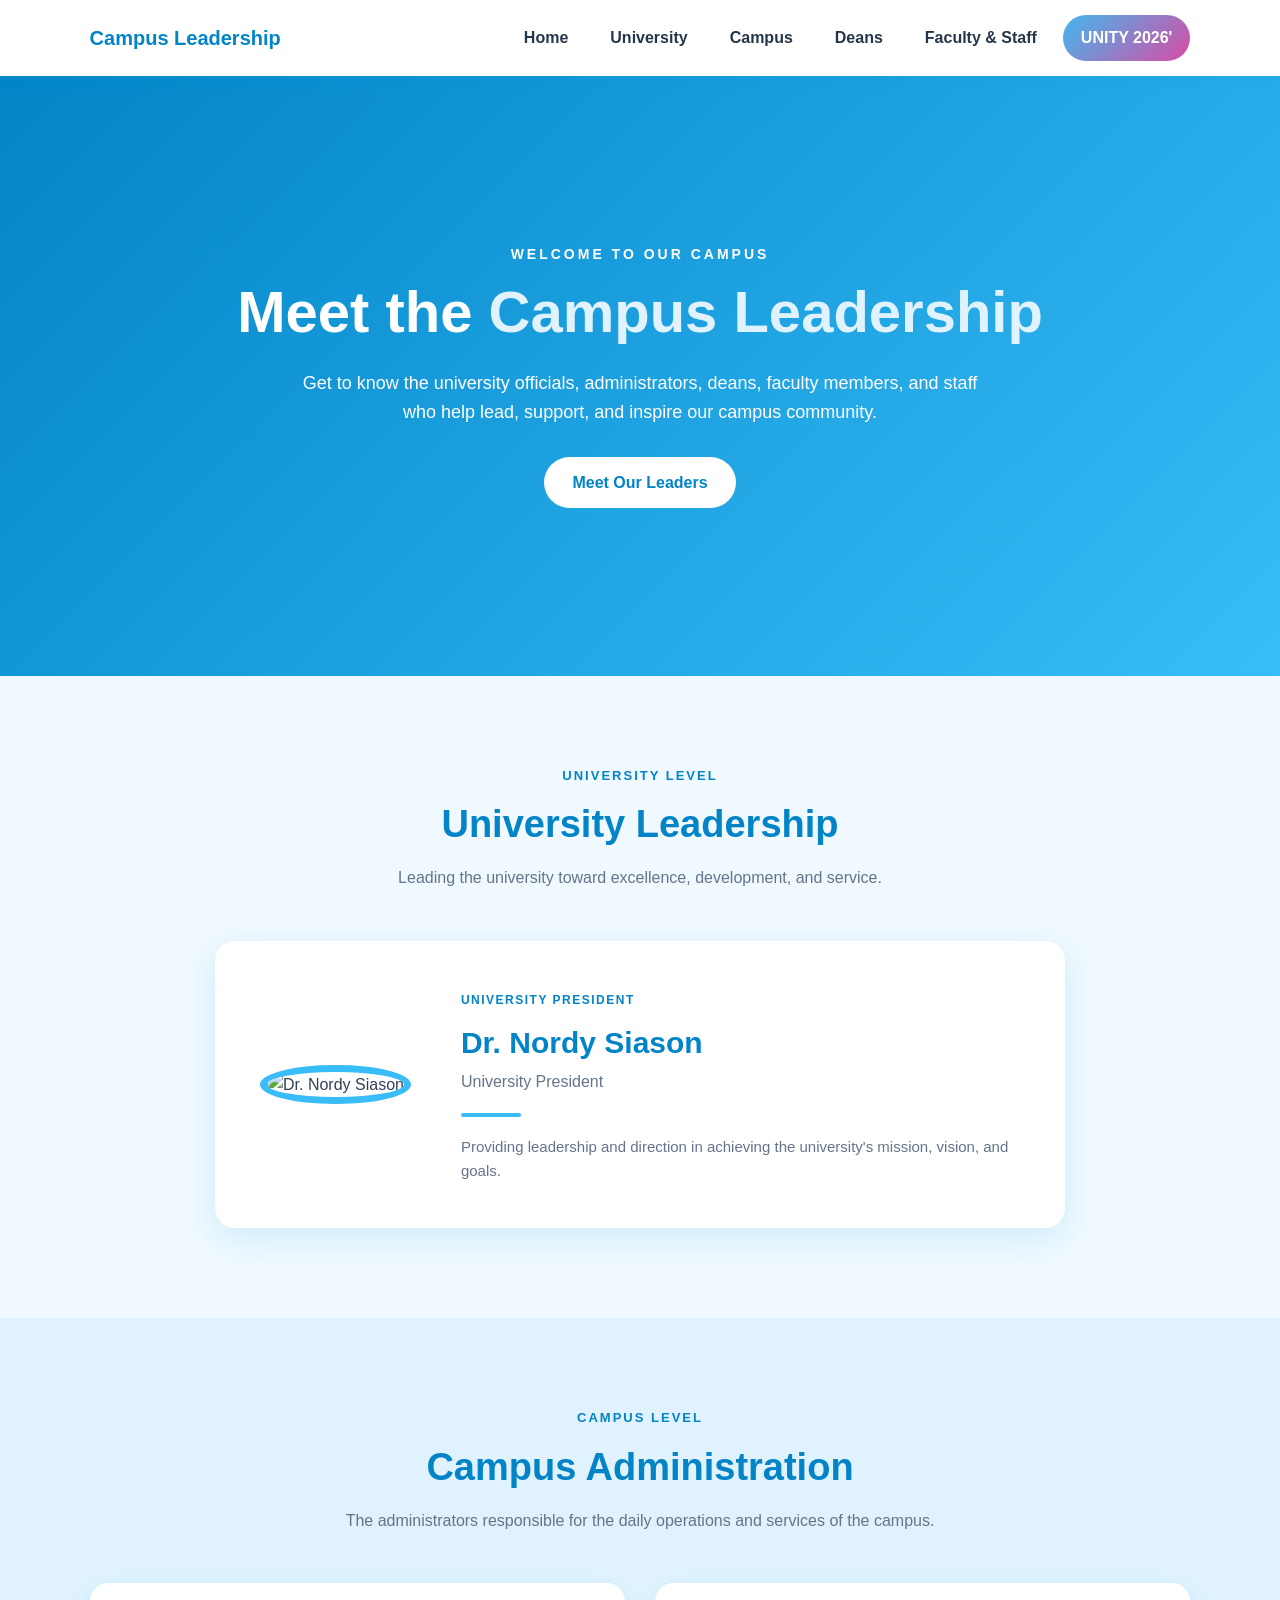
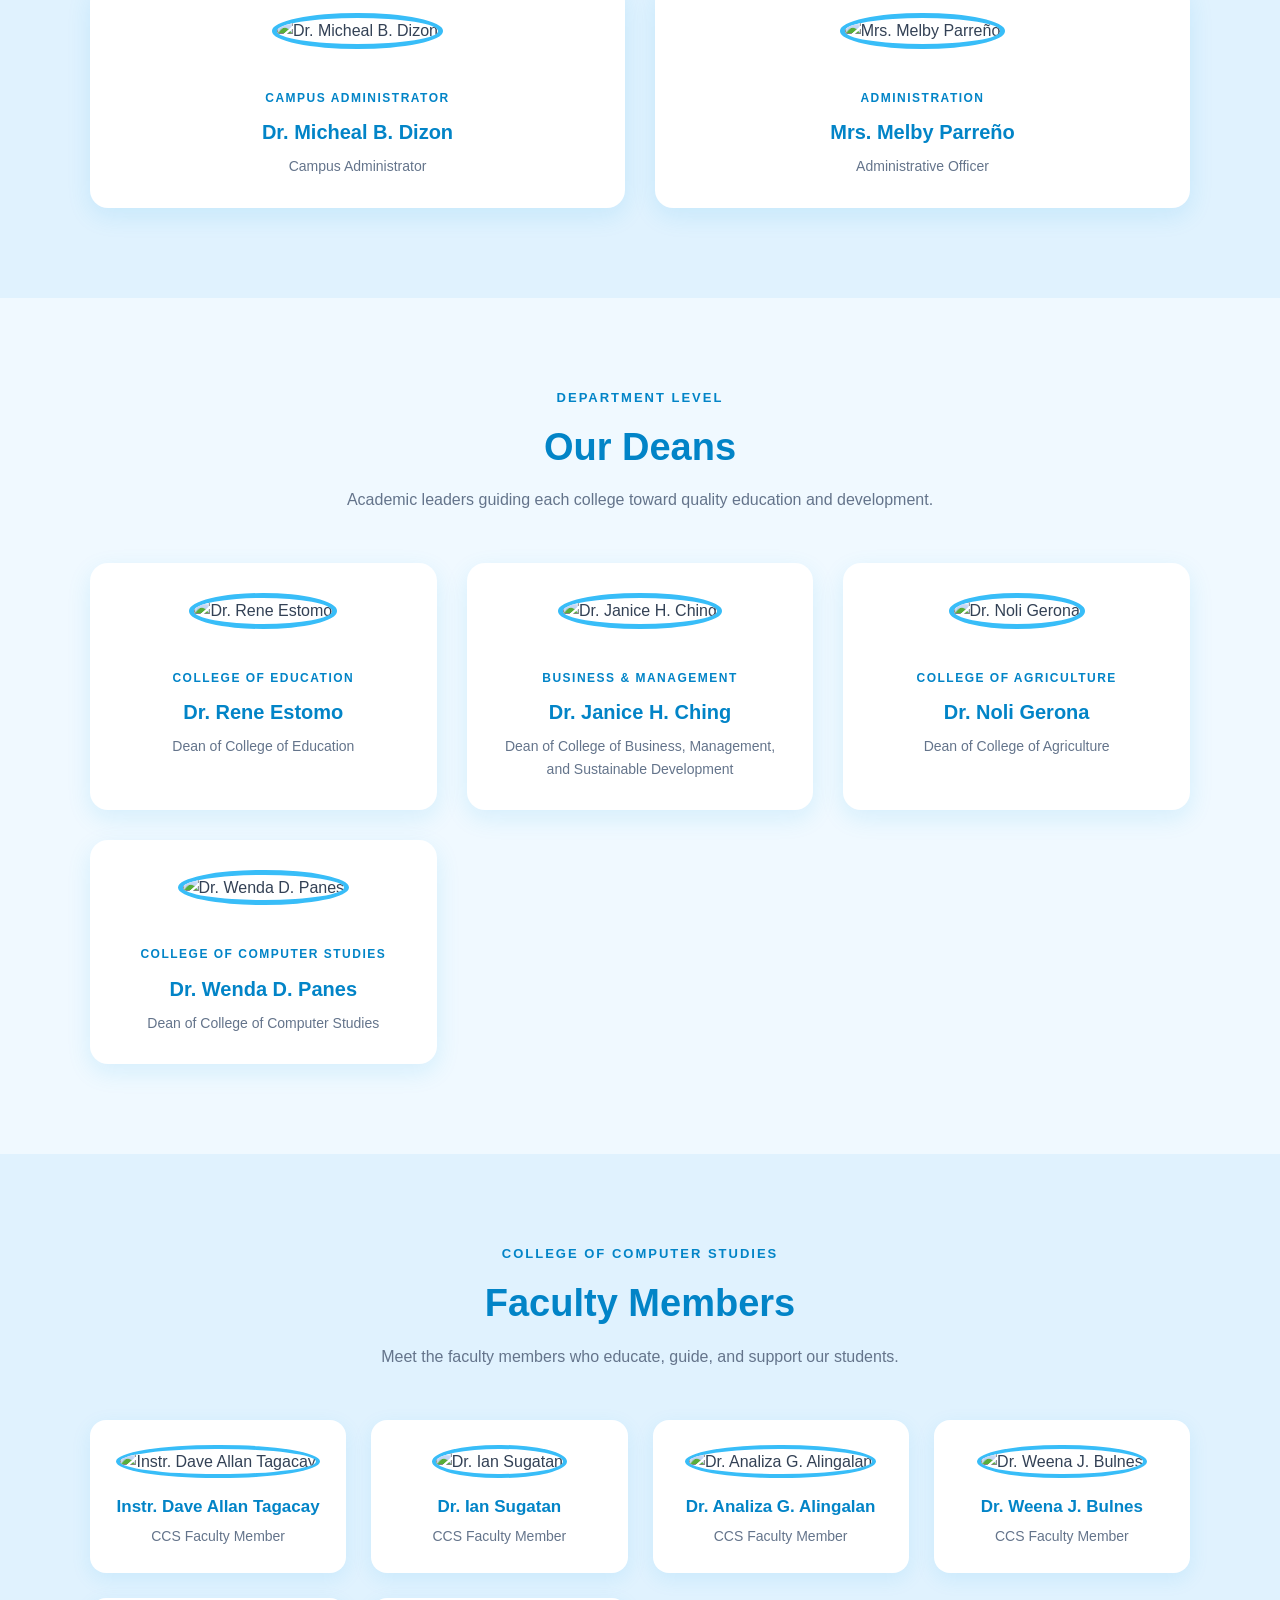
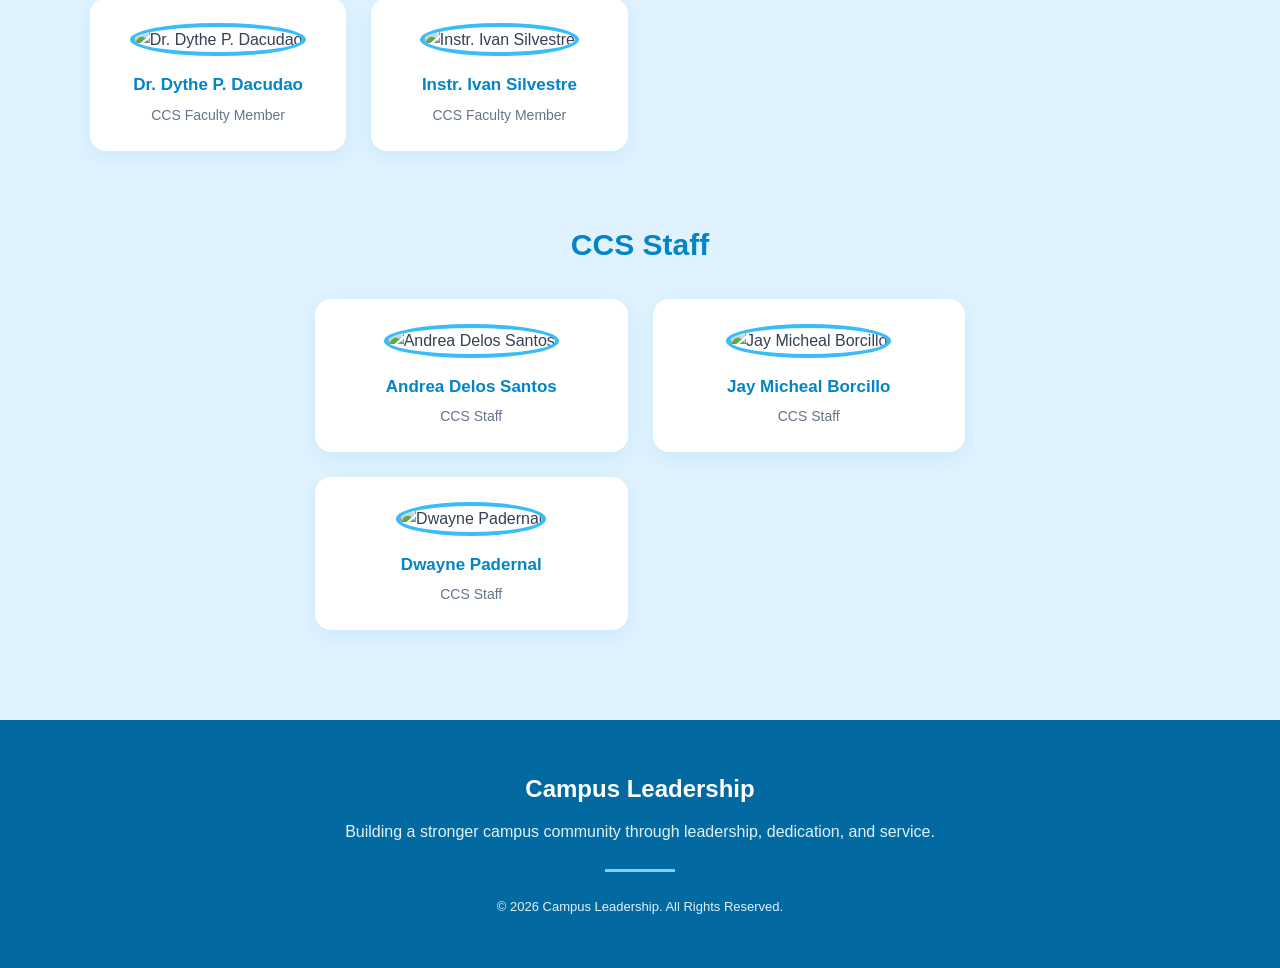
==== index.html @ 0f5bf575 "Add files via upload" ====
<!DOCTYPE html>
<html lang="en">

<head>

    <meta charset="UTF-8">

    <meta name="viewport" content="width=device-width, initial-scale=1.0">

    <title>Campus Leadership</title>

    <link rel="stylesheet" href="style.css">

</head>


<body>


    <!-- ================= NAVIGATION ================= -->

    <nav class="navbar">

        <div class="logo">

            <h2>Campus Leadership</h2>

        </div>


        <ul class="nav-links">

            <li>
                <a href="#home">Home</a>
            </li>

            <li>
                <a href="#university">University</a>
            </li>

            <li>
                <a href="#campus">Campus</a>
            </li>

            <li>
                <a href="#deans">Deans</a>
            </li>

            <li>
                <a href="#faculty">Faculty & Staff</a>
            </li>

            <!-- NEW UNITY NAVIGATION -->
            <li>
                <a href="unity.html" class="unity-link">
                    UNITY 2026'
                </a>
            </li>

        </ul>

    </nav>



    <!-- ================= HERO ================= -->

    <header class="hero" id="home">

        <div class="hero-content">

            <p class="welcome">
                WELCOME TO OUR CAMPUS
            </p>

            <h1>
                Meet the
                <span>Campus Leadership</span>
            </h1>

            <p>
                Get to know the university officials, administrators,
                deans, faculty members, and staff who help lead,
                support, and inspire our campus community.
            </p>

            <a href="#university" class="hero-button">
                Meet Our Leaders
            </a>

        </div>

    </header>



    <!-- ================= MAIN CONTENT ================= -->

    <main>


        <!-- ================= UNIVERSITY PRESIDENT ================= -->

        <section id="university" class="section">

            <div class="section-heading">

                <p class="small-title">
                    UNIVERSITY LEVEL
                </p>

                <h2>
                    University Leadership
                </h2>

                <p>
                    Leading the university toward excellence,
                    development, and service.
                </p>

            </div>


            <div class="president-card">

                <div class="profile-image">

                    <img src="image/pres.png"
                         alt="Dr. Nordy Siason">

                </div>


                <div class="profile-info">

                    <span class="position">
                        UNIVERSITY PRESIDENT
                    </span>

                    <h3>
                        Dr. Nordy Siason
                    </h3>

                    <p>
                        University President
                    </p>

                    <div class="profile-line"></div>

                    <p class="description">
                        Providing leadership and direction in
                        achieving the university's mission,
                        vision, and goals.
                    </p>

                </div>

            </div>

        </section>



        <!-- ================= CAMPUS ADMINISTRATION ================= -->

        <section id="campus" class="section light-section">

            <div class="section-heading">

                <p class="small-title">
                    CAMPUS LEVEL
                </p>

                <h2>
                    Campus Administration
                </h2>

                <p>
                    The administrators responsible for the
                    daily operations and services of the campus.
                </p>

            </div>


            <div class="profile-grid">


                <!-- Campus Administrator -->

                <div class="profile-card">

                    <div class="card-image">

                        <img src="image/campusAd.png"
                             alt="Dr. Micheal B. Dizon">

                    </div>

                    <div class="card-content">

                        <span class="position">
                            CAMPUS ADMINISTRATOR
                        </span>

                        <h3>
                            Dr. Micheal B. Dizon
                        </h3>

                        <p>
                            Campus Administrator
                        </p>

                    </div>

                </div>



                <!-- Administrative Officer -->

                <div class="profile-card">

                    <div class="card-image">

                        <img src="image/AdminOfficer.png"
                             alt="Mrs. Melby Parreño">

                    </div>

                    <div class="card-content">

                        <span class="position">
                            ADMINISTRATION
                        </span>

                        <h3>
                            Mrs. Melby Parreño
                        </h3>

                        <p>
                            Administrative Officer
                        </p>

                    </div>

                </div>

            </div>

        </section>



        <!-- ================= DEANS ================= -->

        <section id="deans" class="section">

            <div class="section-heading">

                <p class="small-title">
                    DEPARTMENT LEVEL
                </p>

                <h2>
                    Our Deans
                </h2>

                <p>
                    Academic leaders guiding each college
                    toward quality education and development.
                </p>

            </div>


            <div class="profile-grid dean-grid">


                <!-- Education -->

                <div class="profile-card">

                    <div class="card-image">

                        <img src="image/coed.png"
                             alt="Dr. Rene Estomo">

                    </div>

                    <div class="card-content">

                        <span class="position">
                            COLLEGE OF EDUCATION
                        </span>

                        <h3>
                            Dr. Rene Estomo
                        </h3>

                        <p>
                            Dean of College of Education
                        </p>

                    </div>

                </div>



                <!-- Business -->

                <div class="profile-card">

                    <div class="card-image">

                        <img src="image/cbmsd.png"
                             alt="Dr. Janice H. Ching">

                    </div>

                    <div class="card-content">

                        <span class="position">
                            BUSINESS & MANAGEMENT
                        </span>

                        <h3>
                            Dr. Janice H. Ching
                        </h3>

                        <p>
                            Dean of College of Business,
                            Management, and Sustainable Development
                        </p>

                    </div>

                </div>



                <!-- Agriculture -->

                <div class="profile-card">

                    <div class="card-image">

                        <img src="image/coag.png"
                             alt="Dr. Noli Gerona">

                    </div>

                    <div class="card-content">

                        <span class="position">
                            COLLEGE OF AGRICULTURE
                        </span>

                        <h3>
                            Dr. Noli Gerona
                        </h3>

                        <p>
                            Dean of College of Agriculture
                        </p>

                    </div>

                </div>



                <!-- Computer Studies -->

                <div class="profile-card">

                    <div class="card-image">

                        <img src="image/ccs.png"
                             alt="Dr. Wenda D. Panes">

                    </div>

                    <div class="card-content">

                        <span class="position">
                            COLLEGE OF COMPUTER STUDIES
                        </span>

                        <h3>
                            Dr. Wenda D. Panes
                        </h3>

                        <p>
                            Dean of College of Computer Studies
                        </p>

                    </div>

                </div>

            </div>

        </section>



        <!-- ================= FACULTY ================= -->

        <section id="faculty" class="section light-section">

            <div class="section-heading">

                <p class="small-title">
                    COLLEGE OF COMPUTER STUDIES
                </p>

                <h2>
                    Faculty Members
                </h2>

                <p>
                    Meet the faculty members who educate,
                    guide, and support our students.
                </p>

            </div>


            <div class="people-grid">


                <!-- Dave -->

                <div class="person-card">

                    <img src="image/dave.png"
                         alt="Instr. Dave Allan Tagacay">

                    <h3>
                        Instr. Dave Allan Tagacay
                    </h3>

                    <p>
                        CCS Faculty Member
                    </p>

                </div>



                <!-- Ian -->

                <div class="person-card">

                    <img src="image/ian.png"
                         alt="Dr. Ian Sugatan">

                    <h3>
                        Dr. Ian Sugatan
                    </h3>

                    <p>
                        CCS Faculty Member
                    </p>

                </div>



                <!-- Analiza -->

                <div class="person-card">

                    <img src="image/Ann.png"
                         alt="Dr. Analiza G. Alingalan">

                    <h3>
                        Dr. Analiza G. Alingalan
                    </h3>

                    <p>
                        CCS Faculty Member
                    </p>

                </div>



                <!-- Weena -->

                <div class="person-card">

                    <img src="image/weena.png"
                         alt="Dr. Weena J. Bulnes">

                    <h3>
                        Dr. Weena J. Bulnes
                    </h3>

                    <p>
                        CCS Faculty Member
                    </p>

                </div>



                <!-- Dythe -->

                <div class="person-card">

                    <img src="image/Dacudao.png"
                         alt="Dr. Dythe P. Dacudao">

                    <h3>
                        Dr. Dythe P. Dacudao
                    </h3>

                    <p>
                        CCS Faculty Member
                    </p>

                </div>



                <!-- Ivan -->

                <div class="person-card">

                    <img src="image/ivan.png"
                         alt="Instr. Ivan Silvestre">

                    <h3>
                        Instr. Ivan Silvestre
                    </h3>

                    <p>
                        CCS Faculty Member
                    </p>

                </div>

            </div>



            <!-- ================= STAFF ================= -->

            <div class="staff-heading">

                <h2>
                    CCS Staff
                </h2>

            </div>


            <div class="people-grid staff-grid">


                <!-- Andrea -->

                <div class="person-card">

                    <img src="image/andrea.png"
                         alt="Andrea Delos Santos">

                    <h3>
                        Andrea Delos Santos
                    </h3>

                    <p>
                        CCS Staff
                    </p>

                </div>



                <!-- Jay -->

                <div class="person-card">

                    <img src="image/mike.png"
                         alt="Jay Micheal Borcillo">

                    <h3>
                        Jay Micheal Borcillo
                    </h3>

                    <p>
                        CCS Staff
                    </p>

                </div>



                <!-- Dwayne -->

                <div class="person-card">

                    <img src="image/dwayne.png"
                         alt="Dwayne Padernal">

                    <h3>
                        Dwayne Padernal
                    </h3>

                    <p>
                        CCS Staff
                    </p>

                </div>

            </div>

        </section>

    </main>



    <!-- ================= FOOTER ================= -->

    <footer>

        <div class="footer-content">

            <h2>
                Campus Leadership
            </h2>

            <p>
                Building a stronger campus community through
                leadership, dedication, and service.
            </p>

            <div class="footer-line"></div>

            <p class="copyright">
                © 2026 Campus Leadership. All Rights Reserved.
            </p>

        </div>

    </footer>


    <script src="script.js"></script>

</body>

</html>
---- style.css ----
/* =========================
   RESET
========================= */

* {
    margin: 0;
    padding: 0;
    box-sizing: border-box;
}

html {
    scroll-behavior: smooth;
}

body {
    font-family: Arial, Helvetica, sans-serif;
    background: #f0f9ff;
    color: #334155;
    line-height: 1.6;
}


/* =========================
   NAVIGATION
========================= */

.navbar {
    position: sticky;
    top: 0;
    z-index: 1000;

    display: flex;
    justify-content: space-between;
    align-items: center;

    padding: 15px 7%;

    background: white;

    box-shadow: 0 2px 12px rgba(14, 165, 233, 0.15);
}

.logo {
    display: flex;
    align-items: center;
    gap: 10px;
}

.logo span {
    display: flex;
    justify-content: center;
    align-items: center;

    width: 45px;
    height: 45px;

    background: #0ea5e9;
    color: white;

    border-radius: 10px;

    font-weight: bold;
}

.logo h2 {
    font-size: 20px;
    color: #0284c7;
}

.nav-links {
    display: flex;
    list-style: none;
    gap: 28px;
}

.nav-links a {
    text-decoration: none;
    color: #334155;
    font-weight: 600;

    transition: 0.3s;
}

.nav-links a:hover {
    color: #0284c7;
}


/* =========================
   HERO
========================= */

.hero {
    min-height: 600px;

    display: flex;
    justify-content: center;
    align-items: center;

    text-align: center;

    padding: 80px 20px;

    background:
        linear-gradient(
            135deg,
            #0284c7,
            #38bdf8
        );
}

.hero-content {
    max-width: 850px;
    color: white;
}

.welcome {
    letter-spacing: 3px;
    font-size: 14px;
    font-weight: bold;

    margin-bottom: 15px;
}

.hero h1 {
    font-size: 58px;
    line-height: 1.1;

    margin-bottom: 25px;
}

.hero h1 span {
    color: #e0f2fe;
}

.hero-content > p:not(.welcome) {
    max-width: 700px;
    margin: auto;

    font-size: 18px;
}

.hero-button {
    display: inline-block;

    margin-top: 30px;

    padding: 13px 28px;

    background: white;
    color: #0284c7;

    text-decoration: none;

    border-radius: 30px;

    font-weight: bold;

    transition: 0.3s;
}

.hero-button:hover {
    background: #e0f2fe;
    transform: translateY(-3px);
}


/* =========================
   SECTIONS
========================= */

.section {
    padding: 90px 7%;
}

.light-section {
    background: #e0f2fe;
}

.section-heading {
    text-align: center;

    max-width: 750px;

    margin: 0 auto 50px;
}

.small-title {
    color: #0284c7;

    font-size: 13px;

    font-weight: bold;

    letter-spacing: 2px;

    margin-bottom: 8px;
}

.section-heading h2 {
    color: #0284c7;

    font-size: 38px;

    margin-bottom: 10px;
}

.section-heading > p:last-child {
    color: #64748b;
}


/* =========================
   PRESIDENT
========================= */

.president-card {
    max-width: 850px;

    margin: auto;

    display: flex;
    align-items: center;

    gap: 50px;

    padding: 45px;

    background: white;

    border-radius: 20px;

    box-shadow: 0 10px 35px rgba(14, 165, 233, 0.15);
}

.profile-image img {
    width: 240px;
    height: 240px;

    object-fit: cover;

    border-radius: 50%;

    border: 7px solid #38bdf8;
}

.profile-info {
    flex: 1;
}

.position {
    color: #0284c7;

    font-size: 12px;

    font-weight: bold;

    letter-spacing: 1.5px;
}

.profile-info h3 {
    color: #0284c7;

    font-size: 30px;

    margin: 8px 0 2px;
}

.profile-info p {
    color: #64748b;
}

.profile-line {
    width: 60px;
    height: 4px;

    margin: 18px 0;

    background: #38bdf8;

    border-radius: 5px;
}

.description {
    font-size: 15px;
}


/* =========================
   PROFILE GRID
========================= */

.profile-grid {
    max-width: 1100px;

    margin: auto;

    display: grid;

    grid-template-columns:
        repeat(auto-fit, minmax(280px, 1fr));

    gap: 30px;
}

.profile-card {
    background: white;

    border-radius: 18px;

    overflow: hidden;

    box-shadow:
        0 8px 25px rgba(14, 165, 233, 0.12);

    transition: 0.3s;
}

.profile-card:hover {
    transform: translateY(-8px);

    box-shadow:
        0 15px 35px rgba(14, 165, 233, 0.22);
}

.card-image {
    padding: 30px 20px 15px;

    text-align: center;
}

.card-image img {
    width: 180px;
    height: 180px;

    object-fit: cover;

    border-radius: 50%;

    border: 5px solid #38bdf8;
}

.card-content {
    padding: 20px 25px 30px;

    text-align: center;
}

.card-content h3 {
    color: #0284c7;

    font-size: 20px;

    margin: 7px 0;
}

.card-content p {
    color: #64748b;

    font-size: 14px;
}


/* =========================
   FACULTY
========================= */

.people-grid {
    max-width: 1100px;

    margin: auto;

    display: grid;

    grid-template-columns:
        repeat(auto-fit, minmax(220px, 1fr));

    gap: 25px;
}

.person-card {
    background: white;

    text-align: center;

    padding: 25px 18px;

    border-radius: 16px;

    box-shadow:
        0 6px 20px rgba(14, 165, 233, 0.10);

    transition: 0.3s;
}

.person-card:hover {
    transform: translateY(-6px);

    box-shadow:
        0 12px 25px rgba(14, 165, 233, 0.18);
}

.person-card img {
    width: 145px;
    height: 145px;

    object-fit: cover;

    border-radius: 50%;

    border: 4px solid #38bdf8;

    margin-bottom: 15px;
}

.person-card h3 {
    color: #0284c7;

    font-size: 17px;

    margin-bottom: 5px;
}

.person-card p {
    color: #64748b;

    font-size: 14px;
}


/* =========================
   STAFF
========================= */

.staff-heading {
    text-align: center;

    margin: 70px 0 30px;
}

.staff-heading h2 {
    color: #0284c7;

    font-size: 30px;
}

.staff-grid {
    max-width: 650px;
}


/* =========================
   FOOTER
========================= */

footer {
    background: #0369a1;

    color: white;

    text-align: center;

    padding: 50px 20px;
}

.footer-content {
    max-width: 700px;

    margin: auto;
}

.footer-content h2 {
    margin-bottom: 10px;
}

.footer-content p {
    color: #e0f2fe;
}

.footer-line {
    width: 70px;
    height: 3px;

    background: #7dd3fc;

    margin: 25px auto;
}

.copyright {
    font-size: 13px;
}


/* =========================
   RESPONSIVE
========================= */

@media (max-width: 850px) {

    .navbar {
        flex-direction: column;
        gap: 15px;
    }

    .nav-links {
        flex-wrap: wrap;
        justify-content: center;
        gap: 15px;
    }

    .hero h1 {
        font-size: 45px;
    }

    .president-card {
        flex-direction: column;

        text-align: center;
    }

    .profile-line {
        margin: 18px auto;
    }
}


@media (max-width: 600px) {

    .logo h2 {
        font-size: 17px;
    }

    .nav-links {
        font-size: 13px;
    }

    .hero {
        min-height: 500px;
    }

    .hero h1 {
        font-size: 36px;
    }

    .hero-content > p:not(.welcome) {
        font-size: 15px;
    }

    .section {
        padding: 60px 5%;
    }

    .section-heading h2 {
        font-size: 30px;
    }

    .president-card {
        padding: 30px 20px;
    }

    .profile-image img {
        width: 190px;
        height: 190px;
    }

    .profile-info h3 {
        font-size: 25px;
    }
}
/* =========================================
   UNITY 2026 NAVIGATION
========================================= */

.unity-link {
    background: linear-gradient(135deg, #38bdf8, #ec4899);
    color: white !important;
    padding: 8px 16px;
    border-radius: 20px;
    font-weight: bold;
    transition: 0.3s ease;
}

.unity-link:hover {
    transform: translateY(-2px);
    box-shadow: 0 5px 15px rgba(236, 72, 153, 0.30);
}


/* =========================================
   UNITY 2026 PAGE
========================================= */

.unity-page {
    min-height: 75vh;
    padding: 80px 30px;
    text-align: center;

    background:
        linear-gradient(
            135deg,
            #e0f7ff,
            #fff1f7
        );
}

.unity-content {
    max-width: 1000px;
    margin: auto;
}

.unity-content h1 {
    font-size: 65px;
    color: #0284c7;
    margin-bottom: 20px;
}

.unity-label {
    font-size: 13px;
    letter-spacing: 3px;
    font-weight: bold;
    color: #ec4899;
    margin-bottom: 10px;
}

.unity-description {
    max-width: 700px;
    margin: auto;

    font-size: 18px;
    line-height: 1.7;

    color: #555;
}


/* =========================================
   UNITY PICTURES
========================================= */

.unity-gallery {
    display: grid;

    grid-template-columns:
        repeat(3, 1fr);

    gap: 20px;

    max-width: 900px;

    margin: 45px auto;
}

.unity-gallery img {
    width: 100%;
    height: 250px;

    object-fit: cover;

    border-radius: 18px;

    border: 3px solid #38bdf8;

    transition: 0.3s ease;
}

.unity-gallery img:hover {
    transform: scale(1.03);
    border-color: #ec4899;
}


/* =========================================
   DAY CHOICES
========================================= */

.choose-day {
    color: #0284c7;
    margin-top: 35px;
    margin-bottom: 20px;
}

.unity-days {
    display: flex;

    justify-content: center;

    align-items: center;

    gap: 20px;

    margin-top: 25px;
}

.day-button {
    display: inline-block;

    text-decoration: none;

    color: white;

    background:
        linear-gradient(
            135deg,
            #38bdf8,
            #ec4899
        );

    padding: 15px 45px;

    border-radius: 30px;

    font-weight: bold;

    transition: 0.3s ease;
}

.day-button:hover {
    transform: translateY(-5px);

    box-shadow:
        0 10px 25px
        rgba(236, 72, 153, 0.25);
}


/* =========================================
   DAY 1 / DAY 2 PAGES
========================================= */

.day-page {
    min-height: 75vh;

    padding: 80px 30px;

    text-align: center;

    background:
        linear-gradient(
            135deg,
            #e0f7ff,
            #fff1f7
        );
}

.day-content {
    max-width: 1000px;
    margin: auto;
}

.day-content h1 {
    font-size: 65px;

    color: #0284c7;

    margin-bottom: 20px;
}

.day-description {
    max-width: 700px;

    margin: auto;

    color: #555;

    font-size: 18px;

    line-height: 1.7;
}


/* =========================================
   DAY PICTURES
========================================= */

.day-gallery {
    display: grid;

    grid-template-columns:
        repeat(3, 1fr);

    gap: 20px;

    max-width: 900px;

    margin: 45px auto;
}

.day-gallery img {
    width: 100%;

    height: 250px;

    object-fit: cover;

    border-radius: 18px;

    border: 3px solid #38bdf8;

    transition: 0.3s ease;
}

.day-gallery img:hover {
    transform: scale(1.03);

    border-color: #ec4899;
}


/* =========================================
   DAY INFORMATION
========================================= */

.day-information {
    max-width: 800px;

    margin: 30px auto;

    padding: 30px;

    background: white;

    border-radius: 20px;

    border: 2px solid #38bdf8;

    box-shadow:
        0 8px 20px
        rgba(56, 189, 248, 0.12);
}

.day-information h2 {
    color: #0284c7;

    margin-bottom: 15px;
}

.day-information p {
    color: #555;

    line-height: 1.7;
}


/* =========================================
   DAY NAVIGATION
========================================= */

.day-navigation {
    display: flex;

    justify-content: center;

    align-items: center;

    gap: 15px;

    margin-top: 35px;

    flex-wrap: wrap;
}

.back-button,
.next-button {
    display: inline-block;

    text-decoration: none;

    color: white;

    background:
        linear-gradient(
            135deg,
            #38bdf8,
            #ec4899
        );

    padding: 13px 25px;

    border-radius: 25px;

    font-weight: bold;

    transition: 0.3s ease;
}

.back-button:hover,
.next-button:hover {
    transform: translateY(-3px);

    box-shadow:
        0 8px 20px
        rgba(236, 72, 153, 0.25);
}


/* =========================================
   MOBILE
========================================= */

@media (max-width: 768px) {

    .unity-content h1,
    .day-content h1 {
        font-size: 45px;
    }

    .unity-page,
    .day-page {
        padding: 60px 20px;
    }

    .unity-days {
        flex-direction: column;
    }

    .day-button {
        width: 180px;
    }

    .unity-gallery,
    .day-gallery {
        grid-template-columns: 1fr;
    }

    .day-navigation {
        flex-direction: column;
    }

}
/* =========================================
   UNIFORM NAVIGATION - UNITY 2026 STYLE
   ========================================= */

.navbar {
    display: flex;
    justify-content: space-between;
    align-items: center;
    padding: 15px 7%;
    background: white;
    position: sticky;
    top: 0;
    z-index: 1000;
}

/* Logo */
.logo {
    display: flex;
    align-items: center;
    gap: 10px;
}

.logo-box {
    background: #16a9e0;
    color: white;
    padding: 10px 12px;
    border-radius: 10px;
    font-weight: bold;
}

.logo-text {
    color: #0786c5;
    font-size: 20px;
    font-weight: bold;
}

/* Navigation */
.nav-links {
    display: flex;
    align-items: center;
    gap: 10px;
    list-style: none;
    margin: 0;
    padding: 0;
}

.nav-links li a {
    display: inline-block;
    text-decoration: none;
    color: #26364a;
    font-weight: 600;
    padding: 10px 16px;
    border-radius: 25px;
    transition: 0.3s ease;
}

/* Hover - same gradient style */
.nav-links li a:hover {
    background: linear-gradient(135deg, #42b8ef, #d84ca4);
    color: white;
    transform: translateY(-2px);
}

/* UNITY 2026 button */
.nav-links .unity-link {
    background: linear-gradient(135deg, #42b8ef, #d84ca4);
    color: white;
    font-weight: bold;
    padding: 10px 18px;
    border-radius: 25px;
}

/* UNITY hover */
.nav-links .unity-link:hover {
    background: linear-gradient(135deg, #319fd6, #c83b91);
    color: white;
    transform: translateY(-2px);
}
/* =========================================
   STREET DANCE & FIELD DEMO PAGE
   ========================================= */

.streetdance-page {
    min-height: calc(100vh - 80px);
    padding: 75px 7% 90px;

    background:
        linear-gradient(
            120deg,
            #e2f7ff 0%,
            #f4f5fc 50%,
            #fff0f8 100%
        );
}

.streetdance-content {
    max-width: 1100px;
    margin: auto;
    text-align: center;
}


/* UNITY LABEL */

.streetdance-content .unity-label {
    color: #e72d91;
    font-size: 13px;
    font-weight: bold;
    letter-spacing: 4px;
    margin-bottom: 25px;
}


/* MAIN TITLE */

.streetdance-content h1 {
    color: #0786c5;
    font-size: 48px;
    line-height: 1.15;
    margin-bottom: 25px;
}


/* DESCRIPTION */

.streetdance-description {
    max-width: 720px;
    margin: 0 auto 55px;

    color: #40546a;
    font-size: 17px;
    line-height: 1.7;
}


/* INTRO CARD */

.streetdance-intro {
    background: white;

    border: 2px solid #28b5f2;
    border-radius: 22px;

    padding: 30px 35px;
    margin: 0 auto 45px;

    max-width: 850px;

    box-shadow: 0 10px 30px rgba(50, 130, 180, 0.12);
}

.streetdance-intro h2 {
    color: #0786c5;
    font-size: 24px;
    margin-bottom: 12px;
}

.streetdance-intro p {
    color: #53677a;
    line-height: 1.6;
    margin: 0;
}


/* DEPARTMENT GRID */

.department-grid {
    display: grid;

    grid-template-columns:
        repeat(2, 1fr);

    gap: 28px;

    margin-top: 30px;
}


/* DEPARTMENT CARD */

.department-card {
    background: white;

    border-radius: 22px;

    padding: 25px;

    border: 2px solid #d9eaf3;

    box-shadow:
        0 10px 25px rgba(0, 0, 0, 0.08);

    transition: 0.3s ease;
}

.department-card:hover {
    transform: translateY(-7px);

    border-color: #36b6ee;

    box-shadow:
        0 15px 35px rgba(30, 150, 210, 0.15);
}


/* PHOTO PLACEHOLDER */

.department-photo {
    height: 230px;

    display: flex;
    align-items: center;
    justify-content: center;

    border-radius: 16px;

    margin-bottom: 20px;

    background:
        linear-gradient(
            135deg,
            #42b8ef,
            #d84ca4
        );

    color: white;

    font-size: 32px;
    font-weight: bold;
}


/* DEPARTMENT TITLE */

.department-card h2 {
    color: #0786c5;

    font-size: 25px;

    margin: 10px 0;
}


/* DEPARTMENT DESCRIPTION */

.department-card p {
    color: #596b7c;

    font-size: 14px;

    min-height: 45px;

    line-height: 1.5;
}


/* PERFORMANCE BUTTON */

.performance-button {
    display: inline-block;

    margin-top: 15px;

    padding: 11px 20px;

    border-radius: 25px;

    background:
        linear-gradient(
            135deg,
            #42b8ef,
            #d84ca4
        );

    color: white;

    text-decoration: none;

    font-size: 13px;

    font-weight: bold;

    transition: 0.3s ease;
}

.performance-button:hover {
    transform: translateY(-2px);

    background:
        linear-gradient(
            135deg,
            #319fd6,
            #c83b91
        );
}


/* PAGE NAVIGATION */

.streetdance-content .day-navigation {
    margin-top: 55px;
}


/* MOBILE */

@media (max-width: 768px) {

    .navbar {
        flex-direction: column;
        gap: 15px;
    }

    .nav-links {
        flex-wrap: wrap;
        justify-content: center;
    }

    .streetdance-page {
        padding: 50px 5%;
    }

    .streetdance-content h1 {
        font-size: 34px;
    }

    .department-grid {
        grid-template-columns: 1fr;
    }

    .streetdance-description {
        font-size: 15px;
    }

}
.day-button {
    display: inline-block;
    margin-top: 20px;
    padding: 12px 24px;

    background: linear-gradient(135deg, #42b8ef, #d84ca4);

    color: white;
    text-decoration: none;

    font-weight: bold;
    border-radius: 25px;

    transition: 0.3s ease;
}

.day-button:hover {
    transform: translateY(-2px);

    background: linear-gradient(135deg, #319fd6, #c83b91);
}
/* =========================================
   FIX STREET DANCE PAGE
   ========================================= */

.streetdance-page {
    min-height: calc(100vh - 80px);
    padding: 70px 6% 90px;
    background: linear-gradient(
        120deg,
        #e2f7ff 0%,
        #f5f5fc 50%,
        #fff0f8 100%
    );
    box-sizing: border-box;
}

.streetdance-content {
    width: 100%;
    max-width: 1150px;
    margin: 0 auto;
    text-align: center;
    box-sizing: border-box;
}

/* TITLE */

.streetdance-content .unity-label {
    color: #e72d91;
    font-size: 13px;
    font-weight: bold;
    letter-spacing: 4px;
    margin: 0 0 18px;
}

.streetdance-content h1 {
    color: #0786c5;
    font-size: 42px;
    line-height: 1.2;
    margin: 0 0 22px;
}

.streetdance-description {
    max-width: 750px;
    margin: 0 auto 45px;
    color: #40546a;
    font-size: 16px;
    line-height: 1.7;
}


/* INTRODUCTION */

.streetdance-intro {
    width: 100%;
    max-width: 850px;
    margin: 0 auto 40px;
    padding: 28px 35px;
    background: white;
    border: 2px solid #24b5f2;
    border-radius: 20px;
    box-sizing: border-box;
    box-shadow: 0 8px 25px rgba(50, 130, 180, 0.10);
}

.streetdance-intro h2 {
    color: #0786c5;
    margin: 0 0 12px;
    font-size: 23px;
}

.streetdance-intro p {
    margin: 0;
    color: #53677a;
    line-height: 1.6;
}


/* =========================================
   DEPARTMENT GRID
   ========================================= */

.streetdance-page .department-grid {
    width: 100%;
    display: grid;
    grid-template-columns: repeat(2, minmax(0, 1fr));
    gap: 30px;
    margin: 0 auto;
}


/* =========================================
   DEPARTMENT CARD
   ========================================= */

.streetdance-page .department-card {
    width: 100%;
    min-width: 0;
    background: white;
    border: 2px solid #d9eaf3;
    border-radius: 20px;
    padding: 20px;
    box-sizing: border-box;
    overflow: hidden;

    box-shadow: 0 8px 25px rgba(0, 0, 0, 0.08);

    transition: 0.3s ease;
}

.streetdance-page .department-card:hover {
    transform: translateY(-5px);
    border-color: #35b7ee;
    box-shadow: 0 12px 30px rgba(30, 150, 210, 0.15);
}


/* =========================================
   DEPARTMENT IMAGE
   ========================================= */

.streetdance-page .department-photo {
    width: 100%;
    height: 230px;

    margin: 0 0 20px;

    border-radius: 15px;
    overflow: hidden;

    background: linear-gradient(
        135deg,
        #42b8ef,
        #d84ca4
    );

    display: flex;
    align-items: center;
    justify-content: center;

    box-sizing: border-box;
}

.streetdance-page .department-photo img {
    display: block;

    width: 100% !important;
    height: 100% !important;

    max-width: 100% !important;
    max-height: 100% !important;

    object-fit: cover;

    margin: 0 !important;
    padding: 0 !important;
}


/* PLACEHOLDER TEXT */

.streetdance-page .department-photo span {
    color: white;
    font-size: 30px;
    font-weight: bold;
}


/* =========================================
   DEPARTMENT NAME
   ========================================= */

.streetdance-page .department-card h2 {
    color: #0786c5;
    font-size: 24px;
    margin: 5px 0 8px;
}

.streetdance-page .department-card p {
    color: #657789;
    font-size: 14px;
    line-height: 1.5;
    min-height: 42px;
    margin: 0 0 15px;
}


/* =========================================
   VIDEO
   ========================================= */

.streetdance-page .performance-video {
    display: block;

    width: 100% !important;
    max-width: 100% !important;

    height: auto;

    max-height: 300px;

    margin: 15px 0 0;

    border-radius: 14px;

    background: #000;
}


/* =========================================
   PERFORMANCE BUTTON
   ========================================= */

.streetdance-page .performance-button {
    display: inline-block;

    margin-top: 15px;
    padding: 11px 20px;

    border-radius: 25px;

    background: linear-gradient(
        135deg,
        #42b8ef,
        #d84ca4
    );

    color: white;
    text-decoration: none;

    font-size: 13px;
    font-weight: bold;

    transition: 0.3s ease;
}

.streetdance-page .performance-button:hover {
    transform: translateY(-2px);

    background: linear-gradient(
        135deg,
        #319fd6,
        #c83b91
    );
}


/* =========================================
   BACK / NEXT BUTTONS
   ========================================= */

.streetdance-page .day-navigation {
    display: flex;
    justify-content: center;
    align-items: center;
    gap: 15px;

    margin-top: 50px;
}


/* =========================================
   MOBILE
   ========================================= */

@media (max-width: 768px) {

    .streetdance-page {
        padding: 50px 5%;
    }

    .streetdance-content h1 {
        font-size: 32px;
    }

    .streetdance-page .department-grid {
        grid-template-columns: 1fr;
    }

    .streetdance-page .department-photo {
        height: 220px;
    }

    .streetdance-intro {
        padding: 25px 20px;
    }
}
/* VIEW PERFORMANCE BUTTON */
.streetdance-page .performance-button {
    display: inline-block !important;

    margin-top: 18px;
    padding: 12px 25px;

    background: linear-gradient(
        135deg,
        #42b8ef,
        #d84ca4
    );

    color: white !important;
    text-decoration: none;

    font-size: 14px;
    font-weight: bold;

    border-radius: 25px;

    visibility: visible !important;
    opacity: 1 !important;

    cursor: pointer;

    transition: 0.3s ease;
}

.streetdance-page .performance-button:hover {
    transform: translateY(-2px);

    background: linear-gradient(
        135deg,
        #319fd6,
        #c83b91
    );
}
/* ================= DAY BUTTON FIX ================= */

.day-button {
    display: inline-block !important;
    visibility: visible !important;
    opacity: 1 !important;

    padding: 14px 28px;
    margin: 20px 0 35px;

    background: linear-gradient(135deg, #42b8ef, #d84ca4);
    color: white !important;

    text-decoration: none !important;
    font-size: 14px;
    font-weight: bold;

    border-radius: 30px;
    border: none;

    cursor: pointer;
    transition: 0.3s ease;

    position: relative;
    z-index: 10;
}

.day-button:hover {
    transform: translateY(-3px);
    background: linear-gradient(135deg, #319fd6, #c83b91);
    box-shadow: 0 8px 20px rgba(0, 0, 0, 0.15);
}
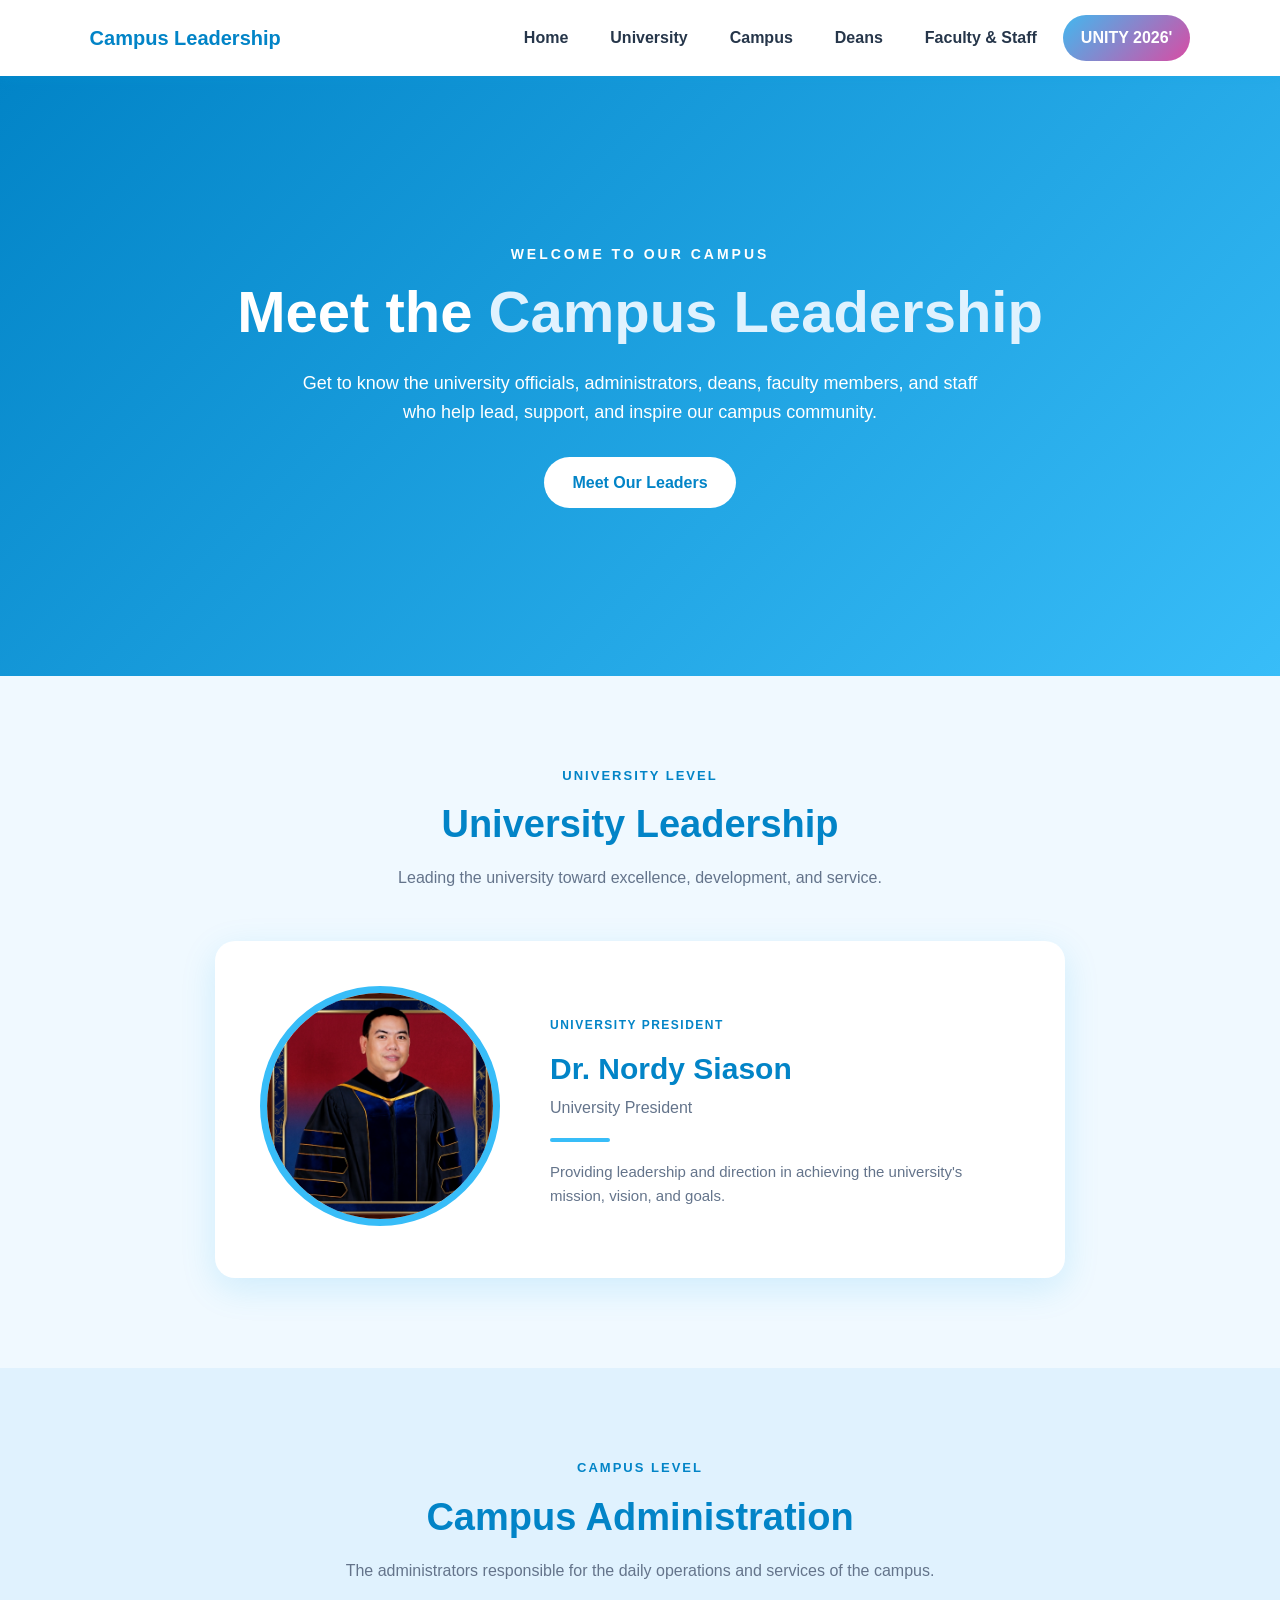
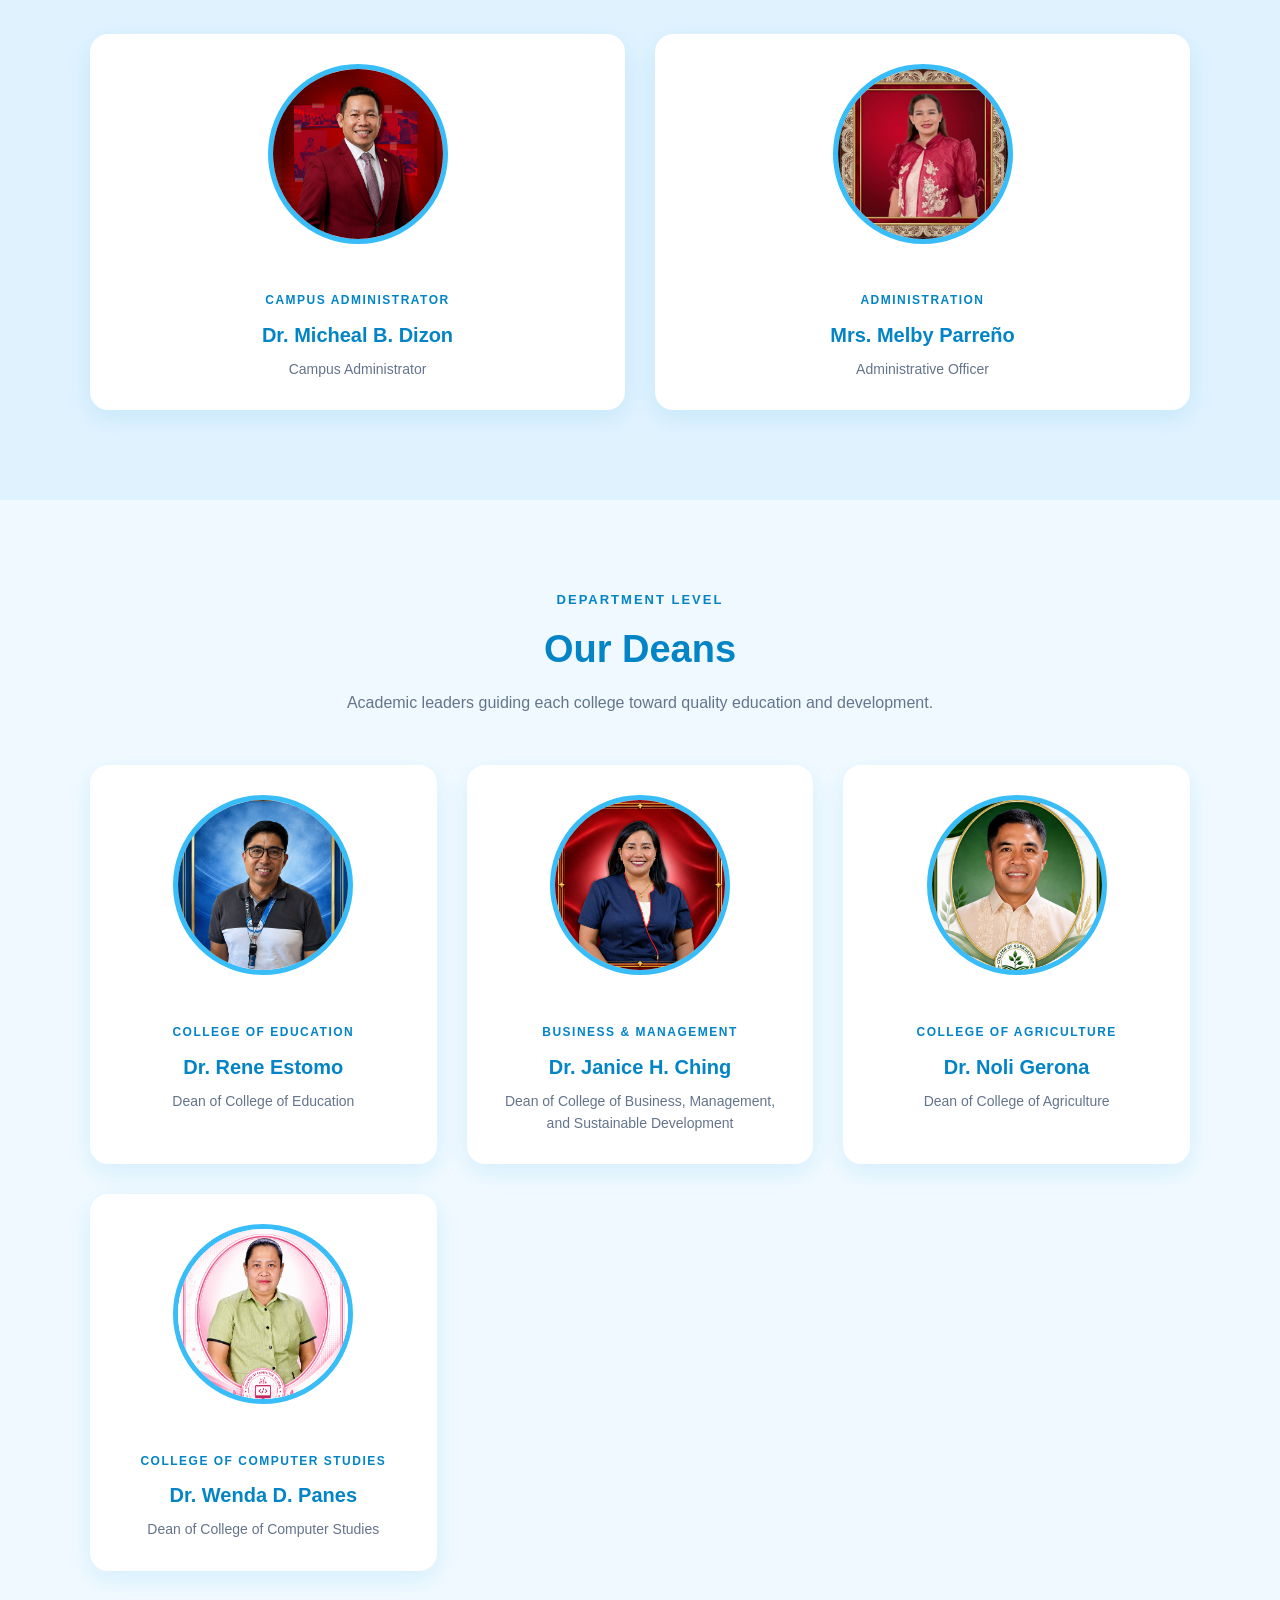
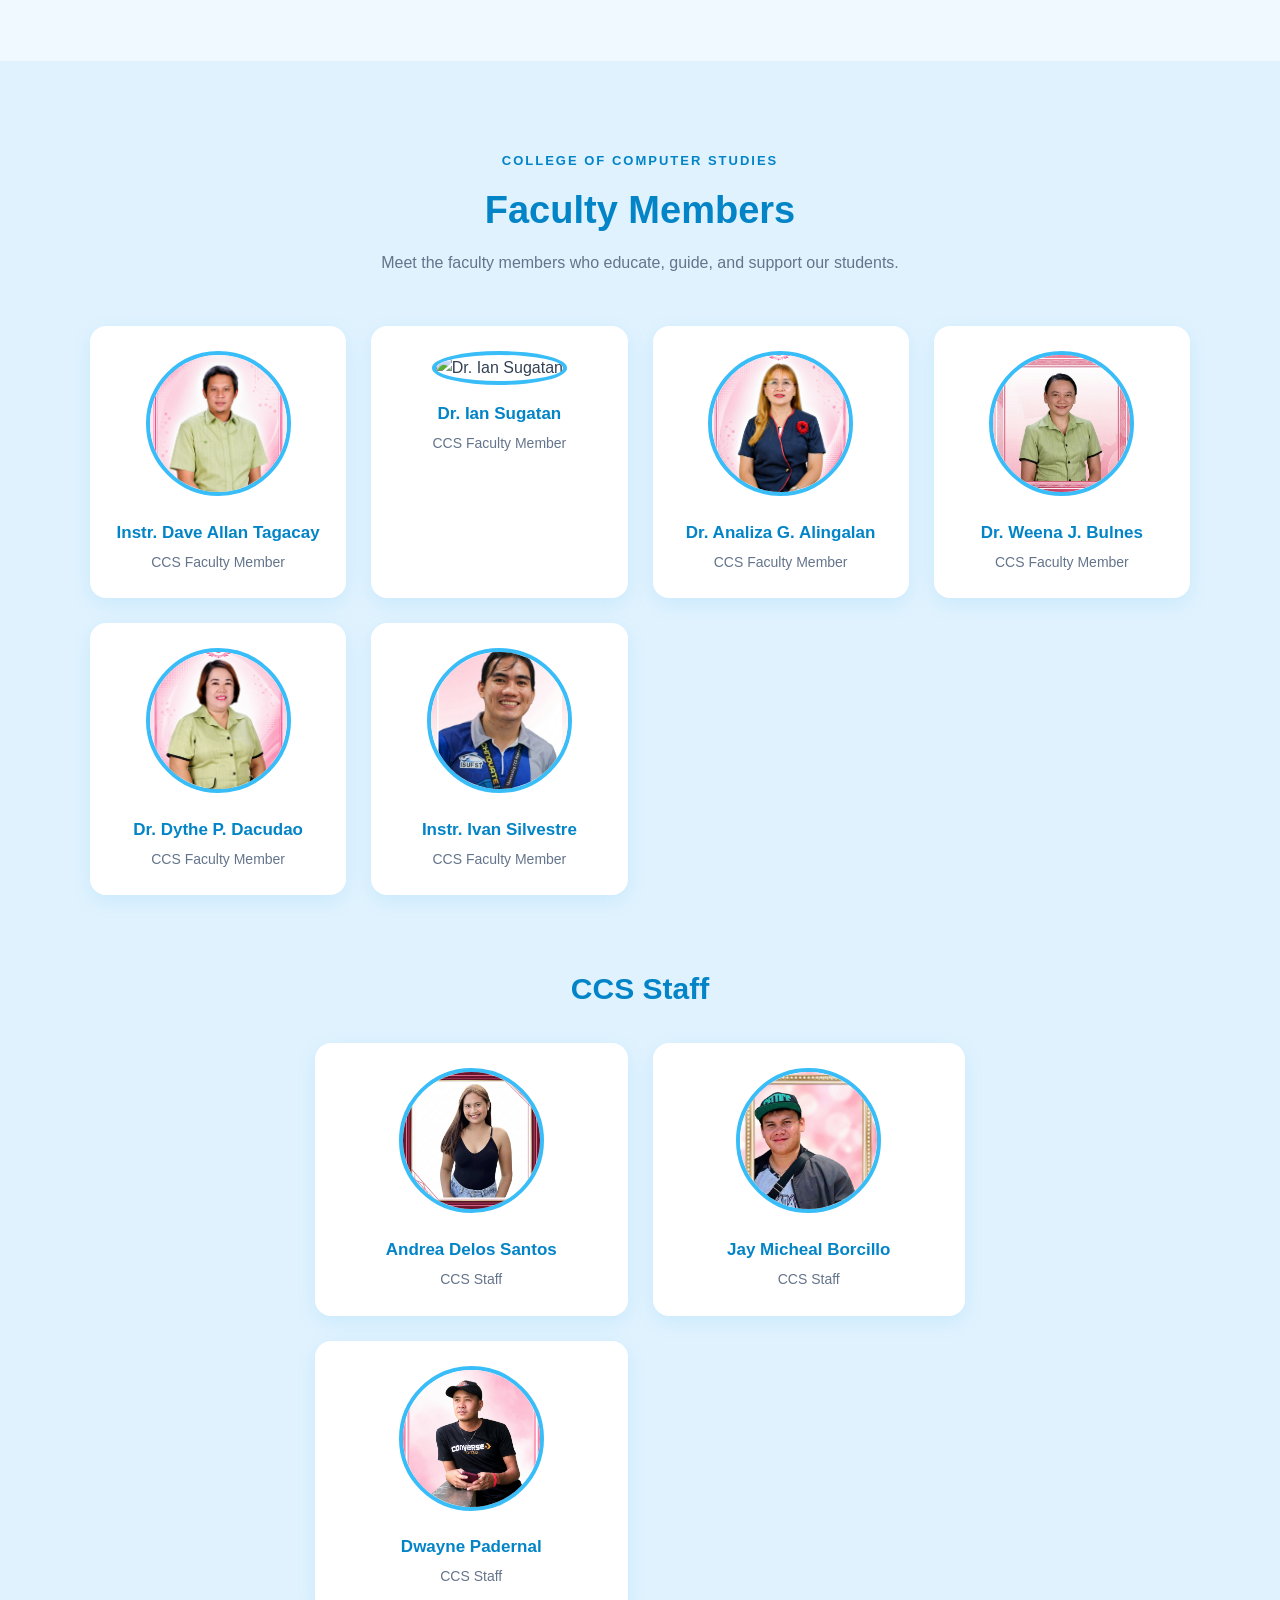
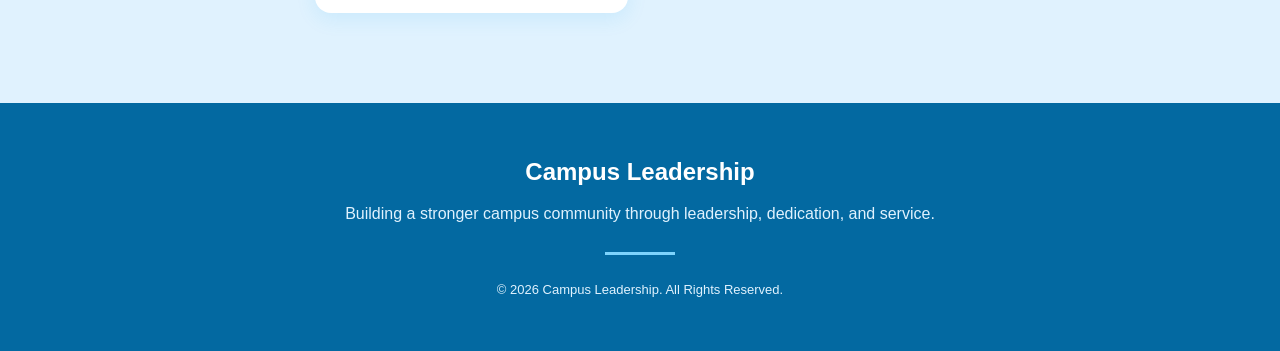
==== commit 036d94ed: "Update index.html" ====
--- a/index.html
+++ b/index.html
@@ -125,7 +125,7 @@
 
                 <div class="profile-image">
 
-                    <img src="image/pres.png"
+                    <img src="pres.png"
                          alt="Dr. Nordy Siason">
 
                 </div>
@@ -192,7 +192,7 @@
 
                     <div class="card-image">
 
-                        <img src="image/campusAd.png"
+                        <img src="campusAd.png"
                              alt="Dr. Micheal B. Dizon">
 
                     </div>
@@ -223,7 +223,7 @@
 
                     <div class="card-image">
 
-                        <img src="image/AdminOfficer.png"
+                        <img src="AdminOfficer.png"
                              alt="Mrs. Melby Parreño">
 
                     </div>
@@ -283,7 +283,7 @@
 
                     <div class="card-image">
 
-                        <img src="image/coed.png"
+                        <img src="coed.png"
                              alt="Dr. Rene Estomo">
 
                     </div>
@@ -314,7 +314,7 @@
 
                     <div class="card-image">
 
-                        <img src="image/cbmsd.png"
+                        <img src="cbmsd.png"
                              alt="Dr. Janice H. Ching">
 
                     </div>
@@ -346,7 +346,7 @@
 
                     <div class="card-image">
 
-                        <img src="image/coag.png"
+                        <img src="coag.png"
                              alt="Dr. Noli Gerona">
 
                     </div>
@@ -377,7 +377,7 @@
 
                     <div class="card-image">
 
-                        <img src="image/ccs.png"
+                        <img src="ccs.png"
                              alt="Dr. Wenda D. Panes">
 
                     </div>
@@ -435,7 +435,7 @@
 
                 <div class="person-card">
 
-                    <img src="image/dave.png"
+                    <img src="dave.png"
                          alt="Instr. Dave Allan Tagacay">
 
                     <h3>
@@ -454,7 +454,7 @@
 
                 <div class="person-card">
 
-                    <img src="image/ian.png"
+                    <img src="ian.png"
                          alt="Dr. Ian Sugatan">
 
                     <h3>
@@ -473,7 +473,7 @@
 
                 <div class="person-card">
 
-                    <img src="image/Ann.png"
+                    <img src="Ann.png"
                          alt="Dr. Analiza G. Alingalan">
 
                     <h3>
@@ -492,7 +492,7 @@
 
                 <div class="person-card">
 
-                    <img src="image/weena.png"
+                    <img src="weena.png"
                          alt="Dr. Weena J. Bulnes">
 
                     <h3>
@@ -511,7 +511,7 @@
 
                 <div class="person-card">
 
-                    <img src="image/Dacudao.png"
+                    <img src="Dacudao.png"
                          alt="Dr. Dythe P. Dacudao">
 
                     <h3>
@@ -530,7 +530,7 @@
 
                 <div class="person-card">
 
-                    <img src="image/ivan.png"
+                    <img src="ivan.png"
                          alt="Instr. Ivan Silvestre">
 
                     <h3>
@@ -565,7 +565,7 @@
 
                 <div class="person-card">
 
-                    <img src="image/andrea.png"
+                    <img src="andrea.png"
                          alt="Andrea Delos Santos">
 
                     <h3>
@@ -584,7 +584,7 @@
 
                 <div class="person-card">
 
-                    <img src="image/mike.png"
+                    <img src="mike.png"
                          alt="Jay Micheal Borcillo">
 
                     <h3>
@@ -603,7 +603,7 @@
 
                 <div class="person-card">
 
-                    <img src="image/dwayne.png"
+                    <img src="dwayne.png"
                          alt="Dwayne Padernal">
 
                     <h3>
@@ -654,4 +654,4 @@
 
 </body>
 
-</html>+</html>
